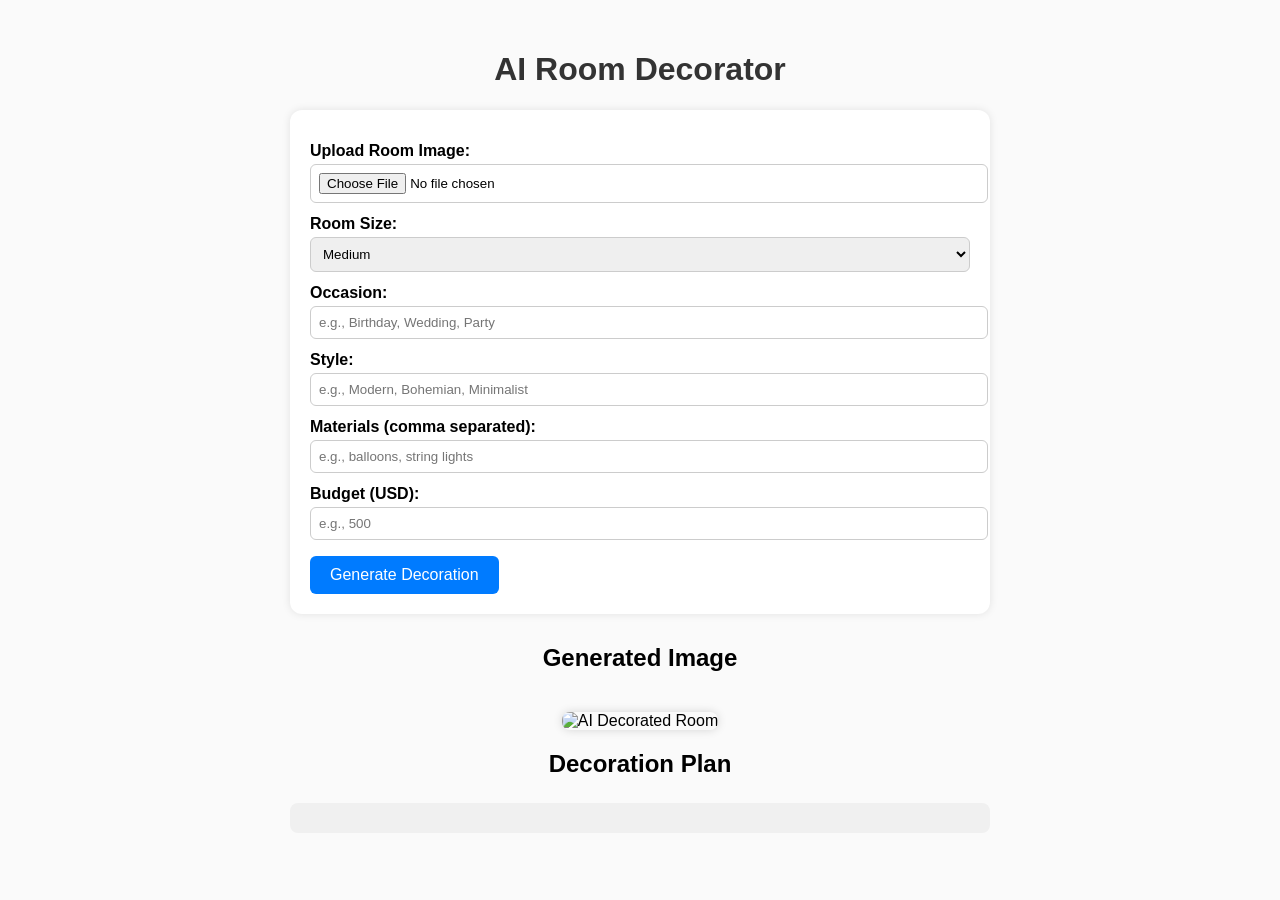
==== index.html @ b13513ef "stuff" ====
<!DOCTYPE html>
<html lang="en">
<head>
  <meta charset="UTF-8" />
  <meta name="viewport" content="width=device-width, initial-scale=1.0" />
  <title>AI Room Decorator Test</title>
  <style>
    body {
      font-family: Arial, sans-serif;
      background: #fafafa;
      padding: 30px;
      max-width: 700px;
      margin: auto;
    }
    h1 {
      text-align: center;
      color: #333;
    }
    form {
      background: white;
      padding: 20px;
      border-radius: 12px;
      box-shadow: 0 0 8px rgba(0,0,0,0.1);
      margin-bottom: 30px;
    }
    label {
      font-weight: bold;
      display: block;
      margin-top: 12px;
    }
    input, select {
      margin-top: 4px;
      padding: 8px;
      width: 100%;
      border: 1px solid #ccc;
      border-radius: 6px;
    }
    button {
      margin-top: 16px;
      padding: 10px 20px;
      border: none;
      border-radius: 6px;
      background-color: #007bff;
      color: white;
      font-size: 16px;
      cursor: pointer;
    }
    button:hover {
      background-color: #0056b3;
    }
    #output {
      text-align: center;
    }
    #result {
      max-width: 100%;
      margin-top: 20px;
      border-radius: 8px;
      box-shadow: 0 0 10px rgba(0,0,0,0.15);
    }
    #plan {
      margin-top: 25px;
      white-space: pre-wrap;
      text-align: left;
      font-family: 'Courier New', monospace;
      background: #f0f0f0;
      padding: 15px;
      border-radius: 8px;
    }
  </style>
</head>
<body>
  <h1>AI Room Decorator</h1>

  <form id="decorateForm">
    <label>Upload Room Image:</label>
    <input type="file" id="image" name="image" accept="image/*" required />

    <label>Room Size:</label>
    <select name="room_size" id="room_size">
      <option value="small">Small</option>
      <option value="medium" selected>Medium</option>
      <option value="large">Large</option>
    </select>

    <label>Occasion:</label>
    <input type="text" id="occasion" name="occasion" placeholder="e.g., Birthday, Wedding, Party" />

    <label>Style:</label>
    <input type="text" id="style" name="style" placeholder="e.g., Modern, Bohemian, Minimalist" />

    <label>Materials (comma separated):</label>
    <input type="text" id="materials" name="materials" placeholder="e.g., balloons, string lights" />

    <label>Budget (USD):</label>
    <input type="number" id="budget" name="budget" placeholder="e.g., 500" />

    <button type="submit">Generate Decoration</button>
  </form>

  <div id="output">
    <h2>Generated Image</h2>
    <img id="result" src="" alt="AI Decorated Room" />
    <h2>Decoration Plan</h2>
    <pre id="plan"></pre>
  </div>

  <script>
    document.getElementById("decorateForm").addEventListener("submit", async (e) => {
      e.preventDefault();

      const formData = new FormData();
      const imageFile = document.getElementById("image").files[0];
      if (!imageFile) return alert("Please upload an image first.");

      const materials = document.getElementById("materials").value
        .split(",")
        .map((m) => m.trim())
        .filter((m) => m);

      formData.append("image", imageFile);
      formData.append("room_size", document.getElementById("room_size").value);
      formData.append("occasion", document.getElementById("occasion").value);
      formData.append("style", document.getElementById("style").value);
      formData.append("budget", document.getElementById("budget").value);
      materials.forEach((m) => formData.append("materials[]", m));

      document.getElementById("plan").textContent = "Generating... please wait.";
      document.getElementById("result").src = "";

      try {
        const res = await fetch("http://127.0.0.1:5000/decorate", {
          method: "POST",
          body: formData,
        });

        const data = await res.json();

        if (data.status === "success") {
          document.getElementById("result").src = `data:image/png;base64,${data.image_base64}`;
          document.getElementById("plan").textContent = data.text_plan || "No plan generated.";
        } else {
          document.getElementById("plan").textContent = "❌ " + data.message;
        }
      } catch (err) {
        document.getElementById("plan").textContent = "❌ Error: " + err.message;
      }
    });
  </script>
</body>
</html>
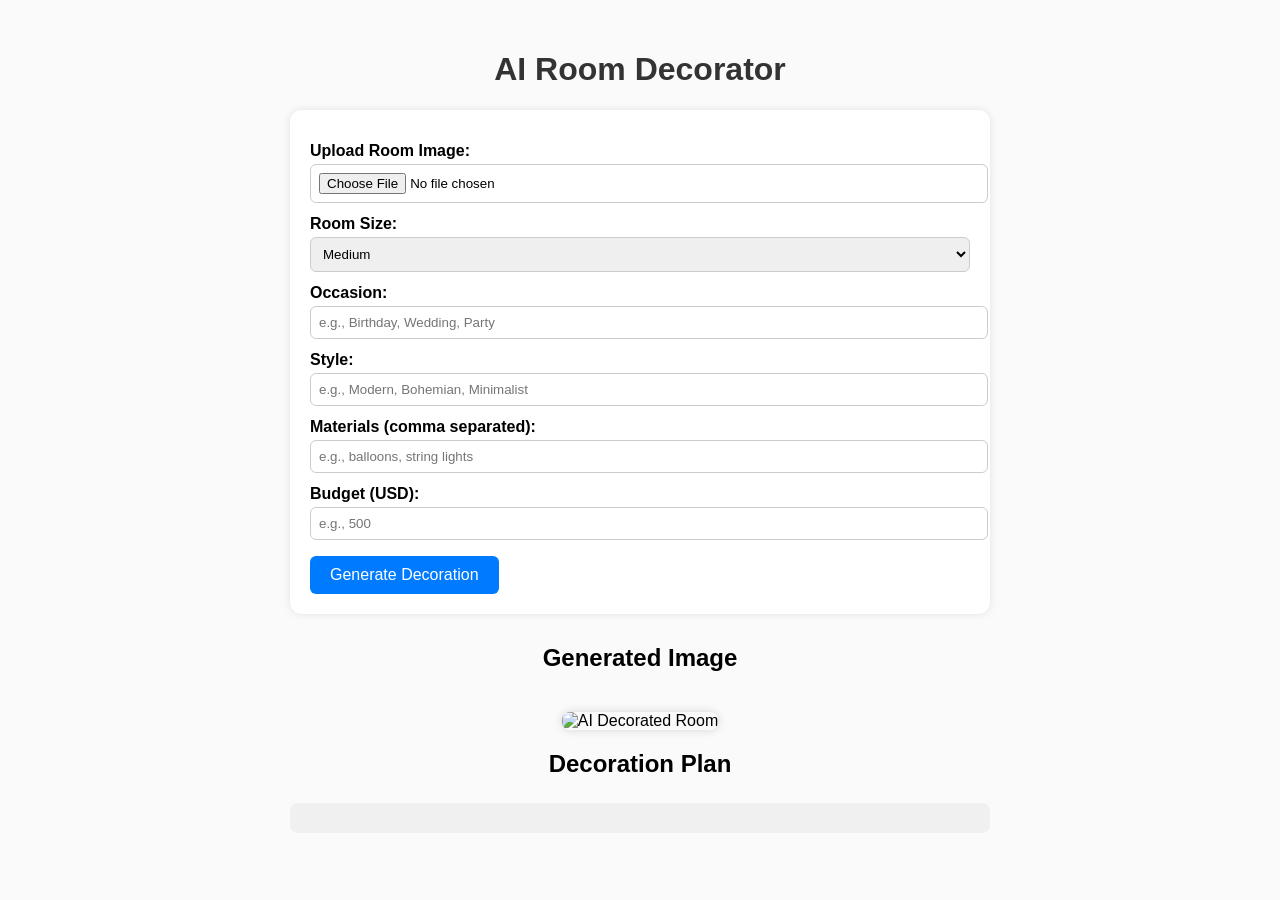
==== commit 17afbcb5: "Add updates to app.py and index.html" ====
--- a/index.html
+++ b/index.html
@@ -3,7 +3,7 @@
 <head>
   <meta charset="UTF-8" />
   <meta name="viewport" content="width=device-width, initial-scale=1.0" />
-  <title>AI Room Decorator Test</title>
+  <title>AI Room Decorator</title>
   <style>
     body {
       font-family: Arial, sans-serif;
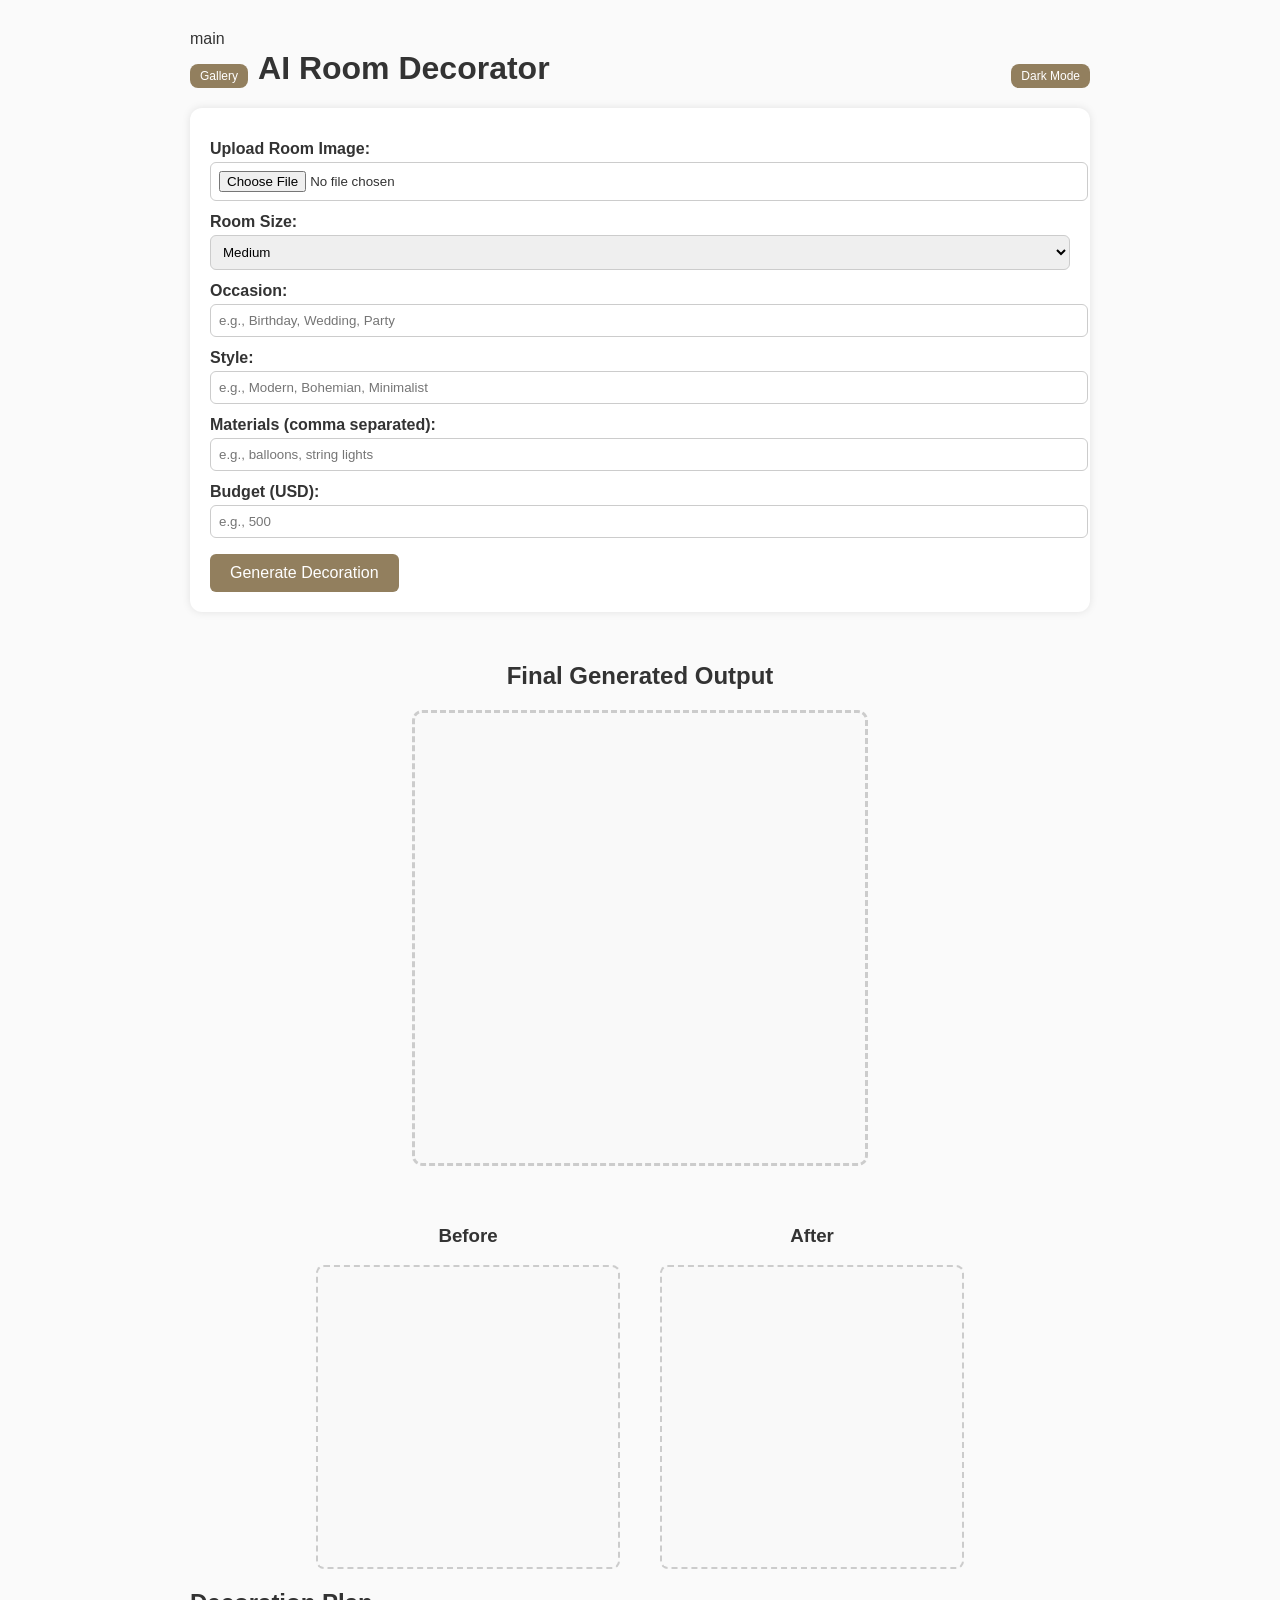
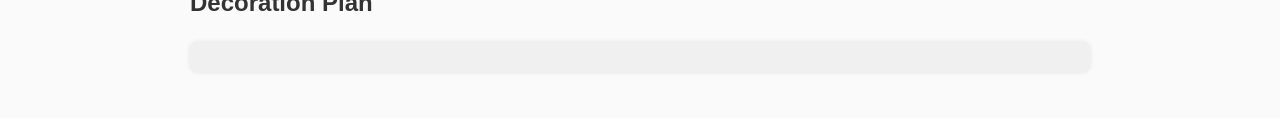
==== commit 5f122621: "Merge branch 'main' into main" ====
--- a/index.html
+++ b/index.html
@@ -1,33 +1,30 @@
 <!DOCTYPE html>
 <html lang="en">
 <head>
+main
   <meta charset="UTF-8" />
   <meta name="viewport" content="width=device-width, initial-scale=1.0" />
-  <title>AI Room Decorator</title>
+  <title>DecorAI</title>
   <style>
     body {
       font-family: Arial, sans-serif;
       background: #fafafa;
+      color: #333;
       padding: 30px;
-      max-width: 700px;
+      max-width: 900px;
       margin: auto;
-    }
-    h1 {
-      text-align: center;
-      color: #333;
-    }
+      transition: background 0.3s, color 0.3s;
+    }
+    h1 { margin: 0; }
     form {
       background: white;
       padding: 20px;
       border-radius: 12px;
       box-shadow: 0 0 8px rgba(0,0,0,0.1);
       margin-bottom: 30px;
-    }
-    label {
-      font-weight: bold;
-      display: block;
-      margin-top: 12px;
-    }
+      transition: background 0.3s, color 0.3s;
+    }
+    label { font-weight: bold; display: block; margin-top: 12px; }
     input, select {
       margin-top: 4px;
       padding: 8px;
@@ -40,23 +37,82 @@
       padding: 10px 20px;
       border: none;
       border-radius: 6px;
-      background-color: #007bff;
+      background-color: #927f5e;
       color: white;
       font-size: 16px;
       cursor: pointer;
-    }
-    button:hover {
-      background-color: #0056b3;
-    }
-    #output {
-      text-align: center;
-    }
-    #result {
+      transition: background 0.3s;
+    }
+    button:hover { background-color: #927f5e; }
+
+    /* Layout containers */
+    #results {
+      display: flex;
+      flex-direction: column;
+      align-items: center;
+      gap: 40px;
+      margin-top: 30px;
+    }
+    #topOutput { text-align: center; }
+
+    .large-box {
+      width: 450px;
+      height: 450px;
+      border: 3px dashed #ccc;
+      border-radius: 10px;
+      display: flex;
+      align-items: center;
+      justify-content: center;
+      background-color: #f9f9f9;
+      position: relative;
+      overflow: hidden;
+    }
+
+    .comparison {
+      display: flex;
+      justify-content: center;
+      gap: 40px;
+    }
+    .image-box {
+      width: 300px;
+      height: 300px;
+      border: 2px dashed #ccc;
+      border-radius: 8px;
+      display: flex;
+      align-items: center;
+      justify-content: center;
+      position: relative;
+      background-color: #f9f9f9;
+      overflow: hidden;
+    }
+
+    /* Spinner */
+    .spinner {
+      border: 6px solid #f3f3f3;
+      border-top: 6px solid #d0bb91;
+      border-radius: 50%;
+      width: 50px;
+      height: 50px;
+      animation: spin 1s linear infinite;
+      position: absolute;
+    }
+    @keyframes spin { 0% { transform: rotate(0deg); } 100% { transform: rotate(360deg); } }
+
+    /* Image styling */
+    img {
       max-width: 100%;
-      margin-top: 20px;
+      max-height: 100%;
       border-radius: 8px;
-      box-shadow: 0 0 10px rgba(0,0,0,0.15);
-    }
+      object-fit: contain;
+      opacity: 0;
+      animation: fadeIn 0.8s ease forwards;
+    }
+    @keyframes fadeIn {
+      from { opacity: 0; transform: scale(0.97); }
+      to { opacity: 1; transform: scale(1); }
+    }
+
+    /* Plan box */
     #plan {
       margin-top: 25px;
       white-space: pre-wrap;
@@ -65,11 +121,79 @@
       background: #f0f0f0;
       padding: 15px;
       border-radius: 8px;
+      box-shadow: 0 0 5px rgba(0,0,0,0.1);
+      transition: background 0.3s, color 0.3s;
+    }
+
+    /* Header */
+    .header {
+      display: flex;
+      align-items: center;
+      justify-content: space-between;
+      gap: 10px;
+      margin-bottom: 20px;
+    }
+    .header-left { display: flex; align-items: center; gap: 10px; }
+    .header button { padding: 5px 10px; font-size: 12px; border-radius: 8px; }
+
+    /* Dark mode */
+    body.dark-mode { background: #121212; color: #f0f0f0; }
+    body.dark-mode form { background: #1e1e1e; color: #f0f0f0; }
+    body.dark-mode #plan { background: #1e1e1e; color: #f0f0f0; }
+    body.dark-mode #galleryContent { background: #1e1e1e; }
+
+    /* Gallery Modal */
+    #galleryModal {
+      display: none;
+      position: fixed;
+      z-index: 1000;
+      left: 0; top: 0;
+      width: 100%; height: 100%;
+      background: rgba(0,0,0,0.6);
+      justify-content: center;
+      align-items: center;
+    }
+    #galleryContent {
+      background: #fff;
+      padding: 20px;
+      border-radius: 12px;
+      max-width: 90%;
+      max-height: 80%;
+      overflow-y: auto;
+      display: flex;
+      flex-wrap: wrap;
+      justify-content: center;
+      gap: 10px;
+      transition: background 0.3s;
+    }
+    #galleryContent img {
+      width: 120px;
+      border-radius: 8px;
+      box-shadow: 0 0 5px rgba(0,0,0,0.2);
+      cursor: pointer;
+    }
+    #closeGallery {
+      position: absolute;
+      top: 20px;
+      right: 30px;
+      background: rgb(180, 46, 9);
+      color: white;
+      border: none;
+      font-size: 18px;
+      padding: 5px 10px;
+      cursor: pointer;
+      border-radius: 6px;
     }
   </style>
 </head>
 <body>
-  <h1>AI Room Decorator</h1>
+  <div class="header">
+    <div class="header-left">
+      <button id="toggleGallery">Gallery</button>
+      <h1>AI Room Decorator</h1>
+    </div>
+    <button id="darkModeToggle">Dark Mode</button>
+  </div>
 
   <form id="decorateForm">
     <label>Upload Room Image:</label>
@@ -97,54 +221,219 @@
     <button type="submit">Generate Decoration</button>
   </form>
 
-  <div id="output">
-    <h2>Generated Image</h2>
-    <img id="result" src="" alt="AI Decorated Room" />
-    <h2>Decoration Plan</h2>
-    <pre id="plan"></pre>
+  <div id="results">
+    <div id="topOutput">
+      <h2>Final Generated Output</h2>
+      <div class="large-box" id="topBox"></div>
+    </div>
+
+    <div class="comparison">
+      <div style="text-align:center;">
+        <h3>Before</h3>
+        <div class="image-box" id="inputBox"></div>
+      </div>
+      <div style="text-align:center;">
+        <h3>After</h3>
+        <div class="image-box" id="outputBox"></div>
+      </div>
+    </div>
   </div>
 
+  <h2>Decoration Plan</h2>
+  <pre id="plan"></pre>
+
+  <!-- Gallery Modal -->
+  <div id="galleryModal">
+    <button id="closeGallery">X</button>
+    <div id="galleryContent"></div>
+  </div>
+
   <script>
-    document.getElementById("decorateForm").addEventListener("submit", async (e) => {
+    const decorateForm = document.getElementById("decorateForm");
+    const inputBox = document.getElementById("inputBox");
+    const outputBox = document.getElementById("outputBox");
+    const topBox = document.getElementById("topBox");
+    const planBox = document.getElementById("plan");
+
+    const galleryModal = document.getElementById("galleryModal");
+    const galleryContent = document.getElementById("galleryContent");
+    const toggleGallery = document.getElementById("toggleGallery");
+    const closeGallery = document.getElementById("closeGallery");
+    const darkModeToggle = document.getElementById("darkModeToggle");
+
+    let savedImages = JSON.parse(localStorage.getItem("decorAI_images") || "[]");
+
+    function renderGallery() {
+      galleryContent.innerHTML = "";
+      if (savedImages.length === 0) {
+        const p = document.createElement("p");
+        p.textContent = "No images yet.";
+        p.style.fontStyle = "italic";
+        p.style.color = "#666";
+        galleryContent.appendChild(p);
+      } else {
+        savedImages.forEach((src) => {
+          const img = document.createElement("img");
+          img.src = src;
+          img.onclick = () => {
+            topBox.innerHTML = `<img src='${src}'>`;
+            outputBox.innerHTML = `<img src='${src}'>`;
+            galleryModal.style.display = "none";
+          };
+          galleryContent.appendChild(img);
+        });
+      }
+    }
+
+    toggleGallery.addEventListener("click", () => {
+      renderGallery();
+      galleryModal.style.display = "flex";
+    });
+    closeGallery.addEventListener("click", () => {
+      galleryModal.style.display = "none";
+    });
+    darkModeToggle.addEventListener("click", () => {
+      document.body.classList.toggle("dark-mode");
+    });
+
+    decorateForm.addEventListener("submit", async (e) => {
       e.preventDefault();
 
-      const formData = new FormData();
       const imageFile = document.getElementById("image").files[0];
       if (!imageFile) return alert("Please upload an image first.");
 
-      const materials = document.getElementById("materials").value
-        .split(",")
-        .map((m) => m.trim())
-        .filter((m) => m);
-
+      [inputBox, outputBox, topBox].forEach((box) => box.innerHTML = '<div class="spinner"></div>');
+      planBox.textContent = "Generating... please wait.";
+
+      const reader = new FileReader();
+      reader.onload = (e) => { inputBox.innerHTML = `<img src="${e.target.result}">`; };
+      reader.readAsDataURL(imageFile);
+
+      const formData = new FormData();
       formData.append("image", imageFile);
       formData.append("room_size", document.getElementById("room_size").value);
       formData.append("occasion", document.getElementById("occasion").value);
       formData.append("style", document.getElementById("style").value);
       formData.append("budget", document.getElementById("budget").value);
-      materials.forEach((m) => formData.append("materials[]", m));
-
-      document.getElementById("plan").textContent = "Generating... please wait.";
-      document.getElementById("result").src = "";
+      const materials = document.getElementById("materials").value.split(",").map(m => m.trim()).filter(m => m);
+      materials.forEach(m => formData.append("materials[]", m));
 
       try {
-        const res = await fetch("http://127.0.0.1:5000/decorate", {
-          method: "POST",
-          body: formData,
-        });
-
+        const res = await fetch("http://127.0.0.1:5000/decorate", { method: "POST", body: formData });
         const data = await res.json();
-
         if (data.status === "success") {
-          document.getElementById("result").src = `data:image/png;base64,${data.image_base64}`;
-          document.getElementById("plan").textContent = data.text_plan || "No plan generated.";
+          const imgSrc = `data:image/png;base64,${data.image_base64}`;
+          outputBox.innerHTML = `<img src="${imgSrc}">`;
+          topBox.innerHTML = `<img src="${imgSrc}">`;
+          planBox.textContent = data.text_plan || "No plan generated.";
+          savedImages.push(imgSrc);
+          localStorage.setItem("decorAI_images", JSON.stringify(savedImages));
         } else {
-          document.getElementById("plan").textContent = "❌ " + data.message;
+          [outputBox, topBox].forEach((box) => box.innerHTML = "");
+          planBox.textContent = "❌ " + data.message;
         }
       } catch (err) {
-        document.getElementById("plan").textContent = "❌ Error: " + err.message;
+        [outputBox, topBox].forEach((box) => box.innerHTML = "");
+        planBox.textContent = "❌ Error: " + err.message;
       }
+      
+<meta charset="UTF-8">
+<meta name="viewport" content="width=device-width, initial-scale=1.0">
+<title>DecorAI Home</title>
+<style>
+  body {
+    font-family: Arial, sans-serif;
+    background: #fafafa;
+    color: #333;
+    display: flex;
+    flex-direction: column;
+    justify-content: center;
+    align-items: center;
+    height: 100vh;
+    margin: 0;
+    text-align: center;
+    transition: background 0.3s, color 0.3s;
+  }
+  h1 { font-size: 3rem; margin-bottom: 20px; }
+  p { font-size: 1.2rem; margin-bottom: 30px; max-width: 500px; }
+  button {
+    padding: 15px 30px;
+    font-size: 18px;
+    border: none;
+    border-radius: 8px;
+    background-color: #007bff;
+    color: white;
+    cursor: pointer;
+    transition: background 0.3s;
+    margin: 5px;
+  }
+  button:hover { background-color: #0056b3; }
+  body.dark-mode { background: #121212; color: #f0f0f0; }
+  body.dark-mode button { background-color: #1e88e5; color: #fff; }
+</style>
+</head>
+<body>
+
+<h1>Welcome to DecorAI</h1>
+<p>DecorAI lets you transform your room photos into beautifully decorated spaces using AI. Upload a photo, select your style, and get a detailed decoration plan instantly!</p>
+
+<div>
+  <button id="startBtn">Go to Room Decorator</button>
+  <button id="darkModeToggle">Dark Mode</button>
+</div>
+
+<script>
+document.getElementById('startBtn').addEventListener('click', () => {
+  window.location.href = 'decorator.html';
+const decorateForm = document.getElementById('decorateForm');
+const resultImg = document.getElementById('result');
+const planEl = document.getElementById('plan');
+
+const galleryModal = document.getElementById('galleryModal');
+const galleryContent = document.getElementById('galleryContent');
+const toggleGallery = document.getElementById('toggleGallery');
+const closeGallery = document.getElementById('closeGallery');
+const darkModeToggle = document.getElementById('darkModeToggle');
+
+let savedImages = JSON.parse(localStorage.getItem('decorAI_images') || '[]');
+
+function renderGallery() {
+  galleryContent.innerHTML = '';
+  if(savedImages.length === 0){
+    const p = document.createElement('p');
+    p.textContent = "No images yet.";
+    p.style.fontStyle = 'italic';
+    p.style.color = '#666';
+    galleryContent.appendChild(p);
+  } else {
+    savedImages.forEach(src => {
+      const img = document.createElement('img');
+      img.src = src;
+      img.onclick = () => {
+        resultImg.src = src;
+        galleryModal.style.display = 'none';
+      };
+      galleryContent.appendChild(img);
+main
     });
-  </script>
+  }
+}
+
+// Open gallery modal
+toggleGallery.addEventListener('click', () => {
+  renderGallery();
+  galleryModal.style.display = 'flex';
+});
+
+// Close modal
+closeGallery.addEventListener('click', () => {
+  galleryModal.style.display = 'none';
+});
+
+document.getElementById('darkModeToggle').addEventListener('click', () => {
+  document.body.classList.toggle('dark-mode');
+});
+</script>
+
 </body>
 </html>
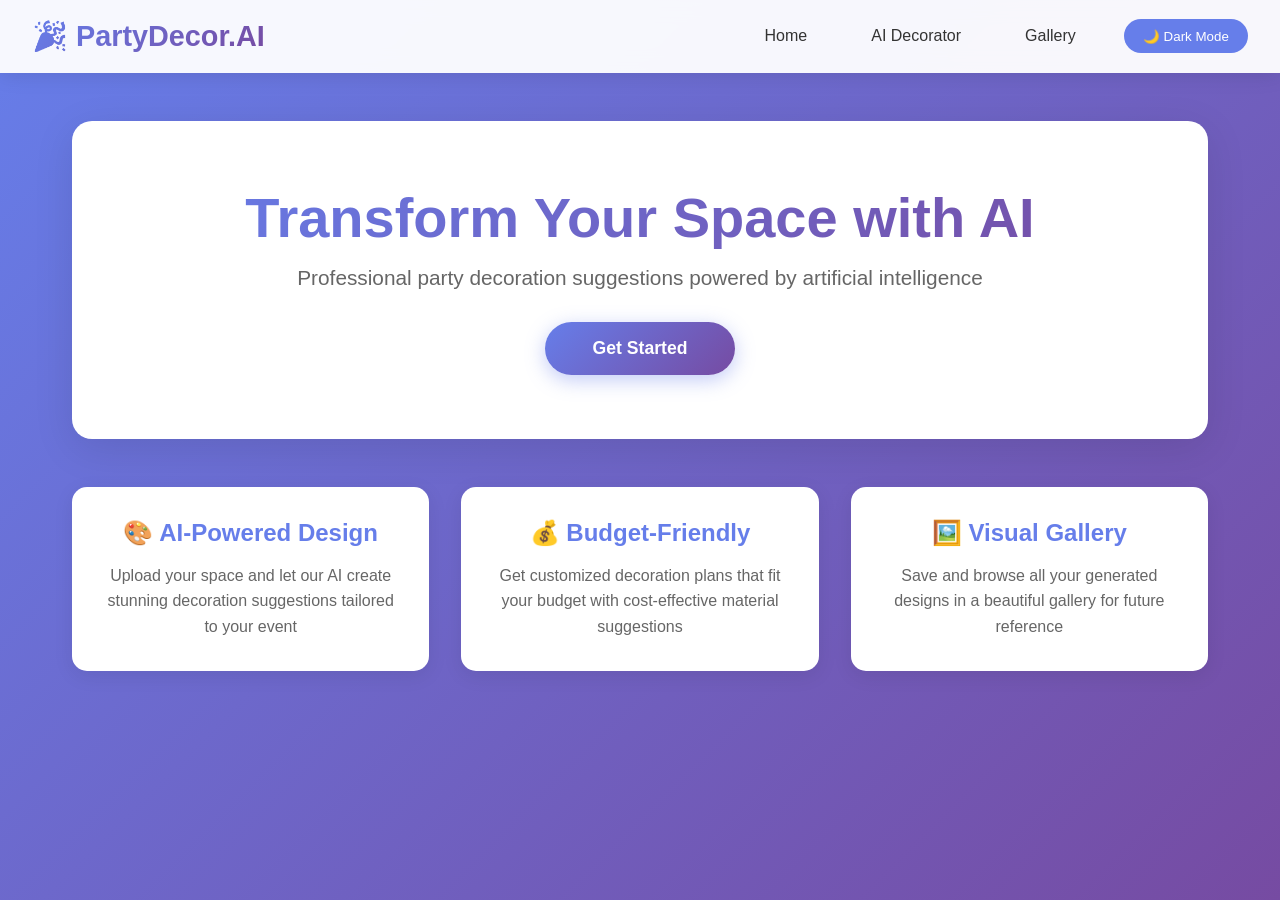
==== commit 515ef8b7: "it works now!" ====
--- a/index.html
+++ b/index.html
@@ -1,439 +1,698 @@
 <!DOCTYPE html>
 <html lang="en">
 <head>
-main
   <meta charset="UTF-8" />
   <meta name="viewport" content="width=device-width, initial-scale=1.0" />
-  <title>DecorAI</title>
+  <title>PartyDecor.AI</title>
   <style>
+    * {
+      margin: 0;
+      padding: 0;
+      box-sizing: border-box;
+    }
+
     body {
-      font-family: Arial, sans-serif;
-      background: #fafafa;
+      font-family: 'Segoe UI', Tahoma, Geneva, Verdana, sans-serif;
+      background: linear-gradient(135deg, #667eea 0%, #764ba2 100%);
       color: #333;
-      padding: 30px;
-      max-width: 900px;
-      margin: auto;
-      transition: background 0.3s, color 0.3s;
-    }
-    h1 { margin: 0; }
-    form {
+      min-height: 100vh;
+      transition: background 0.3s;
+    }
+
+    body.dark-mode {
+      background: linear-gradient(135deg, #1a1a2e 0%, #16213e 100%);
+      color: #f0f0f0;
+    }
+
+    /* Navigation */
+    nav {
+      background: rgba(255, 255, 255, 0.95);
+      backdrop-filter: blur(10px);
+      padding: 1.2rem 2rem;
+      box-shadow: 0 2px 20px rgba(0, 0, 0, 0.1);
+      position: sticky;
+      top: 0;
+      z-index: 100;
+      display: flex;
+      justify-content: space-between;
+      align-items: center;
+    }
+
+    body.dark-mode nav {
+      background: rgba(30, 30, 30, 0.95);
+    }
+
+    .logo {
+      font-size: 1.8rem;
+      font-weight: bold;
+      background: linear-gradient(135deg, #667eea 0%, #764ba2 100%);
+      -webkit-background-clip: text;
+      -webkit-text-fill-color: transparent;
+      background-clip: text;
+    }
+
+    .nav-links {
+      display: flex;
+      gap: 2rem;
+      align-items: center;
+    }
+
+    .nav-links a {
+      color: #333;
+      text-decoration: none;
+      font-weight: 500;
+      transition: all 0.3s;
+      padding: 0.5rem 1rem;
+      border-radius: 8px;
+    }
+
+    body.dark-mode .nav-links a {
+      color: #f0f0f0;
+    }
+
+    .nav-links a:hover {
+      background: rgba(102, 126, 234, 0.1);
+      transform: translateY(-2px);
+    }
+
+    .dark-toggle {
+      background: #667eea;
+      color: white;
+      border: none;
+      padding: 0.6rem 1.2rem;
+      border-radius: 20px;
+      cursor: pointer;
+      font-weight: 500;
+      transition: all 0.3s;
+    }
+
+    .dark-toggle:hover {
+      background: #764ba2;
+      transform: scale(1.05);
+    }
+
+    /* Container */
+    .container {
+      max-width: 1200px;
+      margin: 0 auto;
+      padding: 3rem 2rem;
+    }
+
+    /* Pages */
+    .page {
+      display: none;
+    }
+
+    .page.active {
+      display: block;
+      animation: fadeIn 0.5s ease;
+    }
+
+    @keyframes fadeIn {
+      from { opacity: 0; transform: translateY(20px); }
+      to { opacity: 1; transform: translateY(0); }
+    }
+
+    /* Home Page */
+    .hero {
+      text-align: center;
+      padding: 4rem 2rem;
       background: white;
-      padding: 20px;
-      border-radius: 12px;
-      box-shadow: 0 0 8px rgba(0,0,0,0.1);
-      margin-bottom: 30px;
-      transition: background 0.3s, color 0.3s;
-    }
-    label { font-weight: bold; display: block; margin-top: 12px; }
-    input, select {
-      margin-top: 4px;
-      padding: 8px;
-      width: 100%;
-      border: 1px solid #ccc;
-      border-radius: 6px;
-    }
-    button {
-      margin-top: 16px;
-      padding: 10px 20px;
+      border-radius: 20px;
+      box-shadow: 0 10px 40px rgba(0, 0, 0, 0.1);
+      margin-bottom: 3rem;
+    }
+
+    body.dark-mode .hero {
+      background: rgba(30, 30, 30, 0.8);
+    }
+
+    .hero h1 {
+      font-size: 3.5rem;
+      margin-bottom: 1rem;
+      background: linear-gradient(135deg, #667eea 0%, #764ba2 100%);
+      -webkit-background-clip: text;
+      -webkit-text-fill-color: transparent;
+      background-clip: text;
+    }
+
+    .hero p {
+      font-size: 1.3rem;
+      color: #666;
+      margin-bottom: 2rem;
+    }
+
+    body.dark-mode .hero p {
+      color: #aaa;
+    }
+
+    .cta-button {
+      background: linear-gradient(135deg, #667eea 0%, #764ba2 100%);
+      color: white;
       border: none;
-      border-radius: 6px;
-      background-color: #927f5e;
-      color: white;
-      font-size: 16px;
+      padding: 1rem 3rem;
+      font-size: 1.1rem;
+      border-radius: 50px;
       cursor: pointer;
-      transition: background 0.3s;
-    }
-    button:hover { background-color: #927f5e; }
-
-    /* Layout containers */
-    #results {
+      font-weight: 600;
+      transition: all 0.3s;
+      box-shadow: 0 5px 20px rgba(102, 126, 234, 0.4);
+    }
+
+    .cta-button:hover {
+      transform: translateY(-3px);
+      box-shadow: 0 8px 30px rgba(102, 126, 234, 0.6);
+    }
+
+    .features {
+      display: grid;
+      grid-template-columns: repeat(auto-fit, minmax(300px, 1fr));
+      gap: 2rem;
+      margin-top: 3rem;
+    }
+
+    .feature-card {
+      background: white;
+      padding: 2rem;
+      border-radius: 15px;
+      box-shadow: 0 5px 20px rgba(0, 0, 0, 0.08);
+      transition: all 0.3s;
+      text-align: center;
+    }
+
+    body.dark-mode .feature-card {
+      background: rgba(30, 30, 30, 0.8);
+    }
+
+    .feature-card:hover {
+      transform: translateY(-5px);
+      box-shadow: 0 10px 30px rgba(102, 126, 234, 0.2);
+    }
+
+    .feature-card h3 {
+      color: #667eea;
+      font-size: 1.5rem;
+      margin-bottom: 1rem;
+    }
+
+    .feature-card p {
+      color: #666;
+      line-height: 1.6;
+    }
+
+    body.dark-mode .feature-card p {
+      color: #aaa;
+    }
+
+    /* Decorator Page */
+    .decorator-content {
+      background: white;
+      padding: 3rem;
+      border-radius: 20px;
+      box-shadow: 0 10px 40px rgba(0, 0, 0, 0.1);
+    }
+
+    body.dark-mode .decorator-content {
+      background: rgba(30, 30, 30, 0.8);
+    }
+
+    .form-grid {
+      display: grid;
+      grid-template-columns: repeat(auto-fit, minmax(250px, 1fr));
+      gap: 1.5rem;
+      margin-bottom: 2rem;
+    }
+
+    .form-group {
       display: flex;
       flex-direction: column;
-      align-items: center;
-      gap: 40px;
-      margin-top: 30px;
-    }
-    #topOutput { text-align: center; }
-
-    .large-box {
-      width: 450px;
-      height: 450px;
-      border: 3px dashed #ccc;
+    }
+
+    label {
+      font-weight: 600;
+      margin-bottom: 0.5rem;
+      color: #667eea;
+    }
+
+    input, select {
+      padding: 0.8rem;
+      border: 2px solid #e0e0e0;
       border-radius: 10px;
+      font-size: 1rem;
+      transition: all 0.3s;
+    }
+
+    body.dark-mode input,
+    body.dark-mode select {
+      background: rgba(50, 50, 50, 0.8);
+      border-color: #444;
+      color: #f0f0f0;
+    }
+
+    input:focus, select:focus {
+      outline: none;
+      border-color: #667eea;
+      box-shadow: 0 0 0 3px rgba(102, 126, 234, 0.1);
+    }
+
+    .upload-area {
+      border: 3px dashed #667eea;
+      border-radius: 15px;
+      padding: 3rem;
+      text-align: center;
+      margin-bottom: 2rem;
+      cursor: pointer;
+      transition: all 0.3s;
+    }
+
+    .upload-area:hover {
+      background: rgba(102, 126, 234, 0.05);
+    }
+
+    .upload-area.dragover {
+      background: rgba(102, 126, 234, 0.1);
+      border-color: #764ba2;
+    }
+
+    .submit-btn {
+      width: 100%;
+      background: linear-gradient(135deg, #667eea 0%, #764ba2 100%);
+      color: white;
+      border: none;
+      padding: 1.2rem;
+      font-size: 1.1rem;
+      border-radius: 10px;
+      cursor: pointer;
+      font-weight: 600;
+      transition: all 0.3s;
+    }
+
+    .submit-btn:hover {
+      transform: translateY(-2px);
+      box-shadow: 0 5px 20px rgba(102, 126, 234, 0.4);
+    }
+
+    .submit-btn:disabled {
+      opacity: 0.6;
+      cursor: not-allowed;
+    }
+
+    /* Results */
+    .results-section {
+      margin-top: 3rem;
+    }
+
+    .results-grid {
+      display: grid;
+      grid-template-columns: repeat(auto-fit, minmax(350px, 1fr));
+      gap: 2rem;
+      margin-top: 2rem;
+    }
+
+    .result-card {
+      background: #f9f9f9;
+      padding: 1.5rem;
+      border-radius: 15px;
+      box-shadow: 0 5px 15px rgba(0, 0, 0, 0.08);
+    }
+
+    body.dark-mode .result-card {
+      background: rgba(50, 50, 50, 0.5);
+    }
+
+    .result-card h3 {
+      margin-bottom: 1rem;
+      color: #667eea;
+    }
+
+    .image-container {
+      width: 100%;
+      height: 300px;
+      border-radius: 10px;
+      overflow: hidden;
+      background: #f0f0f0;
       display: flex;
       align-items: center;
       justify-content: center;
-      background-color: #f9f9f9;
-      position: relative;
+    }
+
+    body.dark-mode .image-container {
+      background: rgba(50, 50, 50, 0.8);
+    }
+
+    .image-container img {
+      width: 100%;
+      height: 100%;
+      object-fit: cover;
+    }
+
+    .plan-box {
+      background: #f9f9f9;
+      padding: 2rem;
+      border-radius: 15px;
+      margin-top: 2rem;
+      white-space: pre-wrap;
+      font-family: 'Courier New', monospace;
+      line-height: 1.8;
+    }
+
+    body.dark-mode .plan-box {
+      background: rgba(50, 50, 50, 0.5);
+    }
+
+    /* Gallery Page */
+    .gallery-grid {
+      display: grid;
+      grid-template-columns: repeat(auto-fill, minmax(250px, 1fr));
+      gap: 2rem;
+      margin-top: 2rem;
+    }
+
+    .gallery-item {
+      background: white;
+      border-radius: 15px;
       overflow: hidden;
-    }
-
-    .comparison {
-      display: flex;
-      justify-content: center;
-      gap: 40px;
-    }
-    .image-box {
-      width: 300px;
-      height: 300px;
-      border: 2px dashed #ccc;
-      border-radius: 8px;
-      display: flex;
-      align-items: center;
-      justify-content: center;
-      position: relative;
-      background-color: #f9f9f9;
-      overflow: hidden;
+      box-shadow: 0 5px 20px rgba(0, 0, 0, 0.08);
+      transition: all 0.3s;
+      cursor: pointer;
+    }
+
+    body.dark-mode .gallery-item {
+      background: rgba(30, 30, 30, 0.8);
+    }
+
+    .gallery-item:hover {
+      transform: translateY(-5px);
+      box-shadow: 0 10px 30px rgba(102, 126, 234, 0.3);
+    }
+
+    .gallery-item img {
+      width: 100%;
+      height: 250px;
+      object-fit: cover;
+    }
+
+    .empty-gallery {
+      text-align: center;
+      padding: 4rem;
+      color: #666;
+    }
+
+    body.dark-mode .empty-gallery {
+      color: #aaa;
     }
 
     /* Spinner */
     .spinner {
-      border: 6px solid #f3f3f3;
-      border-top: 6px solid #d0bb91;
+      border: 4px solid rgba(102, 126, 234, 0.1);
+      border-top: 4px solid #667eea;
       border-radius: 50%;
       width: 50px;
       height: 50px;
       animation: spin 1s linear infinite;
-      position: absolute;
-    }
-    @keyframes spin { 0% { transform: rotate(0deg); } 100% { transform: rotate(360deg); } }
-
-    /* Image styling */
-    img {
-      max-width: 100%;
-      max-height: 100%;
-      border-radius: 8px;
-      object-fit: contain;
-      opacity: 0;
-      animation: fadeIn 0.8s ease forwards;
-    }
-    @keyframes fadeIn {
-      from { opacity: 0; transform: scale(0.97); }
-      to { opacity: 1; transform: scale(1); }
-    }
-
-    /* Plan box */
-    #plan {
-      margin-top: 25px;
-      white-space: pre-wrap;
-      text-align: left;
-      font-family: 'Courier New', monospace;
-      background: #f0f0f0;
-      padding: 15px;
-      border-radius: 8px;
-      box-shadow: 0 0 5px rgba(0,0,0,0.1);
-      transition: background 0.3s, color 0.3s;
-    }
-
-    /* Header */
-    .header {
-      display: flex;
-      align-items: center;
-      justify-content: space-between;
-      gap: 10px;
-      margin-bottom: 20px;
-    }
-    .header-left { display: flex; align-items: center; gap: 10px; }
-    .header button { padding: 5px 10px; font-size: 12px; border-radius: 8px; }
-
-    /* Dark mode */
-    body.dark-mode { background: #121212; color: #f0f0f0; }
-    body.dark-mode form { background: #1e1e1e; color: #f0f0f0; }
-    body.dark-mode #plan { background: #1e1e1e; color: #f0f0f0; }
-    body.dark-mode #galleryContent { background: #1e1e1e; }
-
-    /* Gallery Modal */
-    #galleryModal {
-      display: none;
-      position: fixed;
-      z-index: 1000;
-      left: 0; top: 0;
-      width: 100%; height: 100%;
-      background: rgba(0,0,0,0.6);
-      justify-content: center;
-      align-items: center;
-    }
-    #galleryContent {
-      background: #fff;
-      padding: 20px;
-      border-radius: 12px;
-      max-width: 90%;
-      max-height: 80%;
-      overflow-y: auto;
-      display: flex;
-      flex-wrap: wrap;
-      justify-content: center;
-      gap: 10px;
-      transition: background 0.3s;
-    }
-    #galleryContent img {
-      width: 120px;
-      border-radius: 8px;
-      box-shadow: 0 0 5px rgba(0,0,0,0.2);
-      cursor: pointer;
-    }
-    #closeGallery {
-      position: absolute;
-      top: 20px;
-      right: 30px;
-      background: rgb(180, 46, 9);
-      color: white;
-      border: none;
-      font-size: 18px;
-      padding: 5px 10px;
-      cursor: pointer;
-      border-radius: 6px;
+      margin: 2rem auto;
+    }
+
+    @keyframes spin {
+      0% { transform: rotate(0deg); }
+      100% { transform: rotate(360deg); }
+    }
+
+    @media (max-width: 768px) {
+      .hero h1 {
+        font-size: 2.5rem;
+      }
+
+      .nav-links {
+        gap: 1rem;
+      }
+
+      .results-grid,
+      .gallery-grid {
+        grid-template-columns: 1fr;
+      }
     }
   </style>
 </head>
 <body>
-  <div class="header">
-    <div class="header-left">
-      <button id="toggleGallery">Gallery</button>
-      <h1>AI Room Decorator</h1>
+  <nav>
+    <div class="logo">🎉 PartyDecor.AI</div>
+    <div class="nav-links">
+      <a href="#" data-page="home">Home</a>
+      <a href="#" data-page="decorator">AI Decorator</a>
+      <a href="#" data-page="gallery">Gallery</a>
+      <button class="dark-toggle" id="darkToggle">🌙 Dark Mode</button>
     </div>
-    <button id="darkModeToggle">Dark Mode</button>
-  </div>
-
-  <form id="decorateForm">
-    <label>Upload Room Image:</label>
-    <input type="file" id="image" name="image" accept="image/*" required />
-
-    <label>Room Size:</label>
-    <select name="room_size" id="room_size">
-      <option value="small">Small</option>
-      <option value="medium" selected>Medium</option>
-      <option value="large">Large</option>
-    </select>
-
-    <label>Occasion:</label>
-    <input type="text" id="occasion" name="occasion" placeholder="e.g., Birthday, Wedding, Party" />
-
-    <label>Style:</label>
-    <input type="text" id="style" name="style" placeholder="e.g., Modern, Bohemian, Minimalist" />
-
-    <label>Materials (comma separated):</label>
-    <input type="text" id="materials" name="materials" placeholder="e.g., balloons, string lights" />
-
-    <label>Budget (USD):</label>
-    <input type="number" id="budget" name="budget" placeholder="e.g., 500" />
-
-    <button type="submit">Generate Decoration</button>
-  </form>
-
-  <div id="results">
-    <div id="topOutput">
-      <h2>Final Generated Output</h2>
-      <div class="large-box" id="topBox"></div>
+  </nav>
+
+  <div class="container">
+    <!-- Home Page -->
+    <div class="page active" id="home">
+      <div class="hero">
+        <h1>Transform Your Space with AI</h1>
+        <p>Professional party decoration suggestions powered by artificial intelligence</p>
+        <button class="cta-button" onclick="showPage('decorator')">Get Started</button>
+      </div>
+
+      <div class="features">
+        <div class="feature-card">
+          <h3>🎨 AI-Powered Design</h3>
+          <p>Upload your space and let our AI create stunning decoration suggestions tailored to your event</p>
+        </div>
+        <div class="feature-card">
+          <h3>💰 Budget-Friendly</h3>
+          <p>Get customized decoration plans that fit your budget with cost-effective material suggestions</p>
+        </div>
+        <div class="feature-card">
+          <h3>🖼️ Visual Gallery</h3>
+          <p>Save and browse all your generated designs in a beautiful gallery for future reference</p>
+        </div>
+      </div>
     </div>
 
-    <div class="comparison">
-      <div style="text-align:center;">
-        <h3>Before</h3>
-        <div class="image-box" id="inputBox"></div>
+    <!-- Decorator Page -->
+    <div class="page" id="decorator">
+      <div class="decorator-content">
+        <h2 style="margin-bottom: 2rem; color: #667eea;">AI Room Decorator</h2>
+        
+        <div class="upload-area" id="uploadArea">
+          <p style="font-size: 1.2rem; margin-bottom: 1rem;">📸 Upload Your Room Image</p>
+          <p style="color: #666;">Click or drag and drop an image here</p>
+          <input type="file" id="imageInput" accept="image/*" style="display: none;" />
+        </div>
+
+        <div id="previewArea" style="display: none; margin-bottom: 2rem;">
+          <img id="previewImage" style="max-width: 100%; border-radius: 10px;" />
+        </div>
+
+        <div class="form-grid">
+          <div class="form-group">
+            <label>Room Size</label>
+            <select id="roomSize">
+              <option value="small">Small</option>
+              <option value="medium" selected>Medium</option>
+              <option value="large">Large</option>
+            </select>
+          </div>
+
+          <div class="form-group">
+            <label>Occasion</label>
+            <input type="text" id="occasion" placeholder="e.g., Birthday, Wedding" />
+          </div>
+
+          <div class="form-group">
+            <label>Style</label>
+            <input type="text" id="style" placeholder="e.g., Modern, Bohemian" />
+          </div>
+
+          <div class="form-group">
+            <label>Budget (USD)</label>
+            <input type="number" id="budget" placeholder="e.g., 500" />
+          </div>
+        </div>
+
+        <div class="form-group" style="margin-bottom: 2rem;">
+          <label>Materials (comma separated)</label>
+          <input type="text" id="materials" placeholder="e.g., balloons, string lights, flowers" />
+        </div>
+
+        <button class="submit-btn" id="generateBtn">Generate Decoration ✨</button>
+
+        <div class="results-section" id="resultsSection" style="display: none;">
+          <h2 style="color: #667eea; margin-bottom: 1rem;">Your Decorated Space</h2>
+          
+          <div class="results-grid">
+            <div class="result-card">
+              <h3>Before</h3>
+              <div class="image-container" id="beforeImage"></div>
+            </div>
+            <div class="result-card">
+              <h3>After</h3>
+              <div class="image-container" id="afterImage"></div>
+            </div>
+          </div>
+
+          <div class="plan-box" id="decorationPlan"></div>
+        </div>
       </div>
-      <div style="text-align:center;">
-        <h3>After</h3>
-        <div class="image-box" id="outputBox"></div>
+    </div>
+
+    <!-- Gallery Page -->
+    <div class="page" id="gallery">
+      <div style="background: white; padding: 3rem; border-radius: 20px; box-shadow: 0 10px 40px rgba(0, 0, 0, 0.1);">
+        <h2 style="margin-bottom: 2rem; color: #667eea;">Your Design Gallery</h2>
+        <div class="gallery-grid" id="galleryGrid"></div>
       </div>
     </div>
   </div>
 
-  <h2>Decoration Plan</h2>
-  <pre id="plan"></pre>
-
-  <!-- Gallery Modal -->
-  <div id="galleryModal">
-    <button id="closeGallery">X</button>
-    <div id="galleryContent"></div>
-  </div>
-
   <script>
-    const decorateForm = document.getElementById("decorateForm");
-    const inputBox = document.getElementById("inputBox");
-    const outputBox = document.getElementById("outputBox");
-    const topBox = document.getElementById("topBox");
-    const planBox = document.getElementById("plan");
-
-    const galleryModal = document.getElementById("galleryModal");
-    const galleryContent = document.getElementById("galleryContent");
-    const toggleGallery = document.getElementById("toggleGallery");
-    const closeGallery = document.getElementById("closeGallery");
-    const darkModeToggle = document.getElementById("darkModeToggle");
-
-    let savedImages = JSON.parse(localStorage.getItem("decorAI_images") || "[]");
-
-    function renderGallery() {
-      galleryContent.innerHTML = "";
-      if (savedImages.length === 0) {
-        const p = document.createElement("p");
-        p.textContent = "No images yet.";
-        p.style.fontStyle = "italic";
-        p.style.color = "#666";
-        galleryContent.appendChild(p);
-      } else {
-        savedImages.forEach((src) => {
-          const img = document.createElement("img");
-          img.src = src;
-          img.onclick = () => {
-            topBox.innerHTML = `<img src='${src}'>`;
-            outputBox.innerHTML = `<img src='${src}'>`;
-            galleryModal.style.display = "none";
-          };
-          galleryContent.appendChild(img);
-        });
+    // Variables
+    let currentImage = null;
+    const API_URL = "http://127.0.0.1:5000/decorate"; // adjust to your backend
+
+    // Dark mode toggle
+    const darkToggle = document.getElementById('darkToggle');
+    darkToggle.addEventListener('click', () => {
+      document.body.classList.toggle('dark-mode');
+      darkToggle.textContent = document.body.classList.contains('dark-mode') ? '☀️ Light Mode' : '🌙 Dark Mode';
+    });
+
+    // Navigation
+    function showPage(pageName) {
+      document.querySelectorAll('.page').forEach(p => p.classList.remove('active'));
+      document.getElementById(pageName).classList.add('active');
+      if (pageName === 'gallery') loadGallery();
+    }
+
+    document.querySelectorAll('[data-page]').forEach(link => {
+      link.addEventListener('click', e => {
+        e.preventDefault();
+        showPage(e.target.dataset.page);
+      });
+    });
+
+    // Image upload handling
+    const uploadArea = document.getElementById('uploadArea');
+    const imageInput = document.getElementById('imageInput');
+    const previewArea = document.getElementById('previewArea');
+    const previewImage = document.getElementById('previewImage');
+
+    uploadArea.addEventListener('click', () => imageInput.click());
+    uploadArea.addEventListener('dragover', e => { e.preventDefault(); uploadArea.classList.add('dragover'); });
+    uploadArea.addEventListener('dragleave', () => uploadArea.classList.remove('dragover'));
+    uploadArea.addEventListener('drop', e => {
+      e.preventDefault();
+      uploadArea.classList.remove('dragover');
+      const file = e.dataTransfer.files[0];
+      if (file && file.type.startsWith('image/')) handleImageUpload(file);
+    });
+    imageInput.addEventListener('change', e => {
+      const file = e.target.files[0];
+      if (file) handleImageUpload(file);
+    });
+
+    function handleImageUpload(file) {
+      currentImage = file;
+      const reader = new FileReader();
+      reader.onload = e => {
+        previewImage.src = e.target.result;
+        previewArea.style.display = 'block';
+      };
+      reader.readAsDataURL(file);
+    }
+
+    // Generate decoration
+    document.getElementById('generateBtn').addEventListener('click', async () => {
+      if (!currentImage) {
+        alert('Please upload an image first!');
+        return;
       }
-    }
-
-    toggleGallery.addEventListener("click", () => {
-      renderGallery();
-      galleryModal.style.display = "flex";
+
+      const generateBtn = document.getElementById('generateBtn');
+      const resultsSection = document.getElementById('resultsSection');
+      const beforeImage = document.getElementById('beforeImage');
+      const afterImage = document.getElementById('afterImage');
+      const decorationPlan = document.getElementById('decorationPlan');
+
+      generateBtn.disabled = true;
+      generateBtn.textContent = 'Generating...';
+      resultsSection.style.display = 'block';
+      beforeImage.innerHTML = '<div class="spinner"></div>';
+      afterImage.innerHTML = '<div class="spinner"></div>';
+      decorationPlan.textContent = 'Generating your decoration plan...';
+
+      // Show before image
+      const reader = new FileReader();
+      reader.onload = e => beforeImage.innerHTML = `<img src="${e.target.result}" />`;
+      reader.readAsDataURL(currentImage);
+
+      const formData = new FormData();
+      formData.append('image', currentImage);
+      formData.append('room_size', document.getElementById('roomSize').value);
+      formData.append('occasion', document.getElementById('occasion').value);
+      formData.append('style', document.getElementById('style').value);
+      formData.append('budget', document.getElementById('budget').value);
+
+      const materials = document.getElementById('materials').value.split(',').map(m => m.trim()).filter(m => m);
+      materials.forEach(m => formData.append('materials[]', m));
+
+      try {
+        const response = await fetch(API_URL, { method: 'POST', body: formData });
+        const data = await response.json();
+
+        if (data.status === 'success') {
+          const imgSrc = `data:image/png;base64,${data.image_base64}`;
+          afterImage.innerHTML = `<img src="${imgSrc}" />`;
+          decorationPlan.textContent = data.text_plan || 'No plan generated.';
+
+          // Save only the plan text to localStorage (avoid images)
+          const saved = JSON.parse(localStorage.getItem('partydecor_gallery') || '[]');
+          saved.push({ plan: data.text_plan, timestamp: new Date().toISOString() });
+          localStorage.setItem('partydecor_gallery', JSON.stringify(saved));
+        } else {
+          afterImage.innerHTML = '<p style="color: red;">❌ Generation failed</p>';
+          decorationPlan.textContent = data.message;
+        }
+      } catch (error) {
+        afterImage.innerHTML = '<p style="color: red;">❌ Error occurred</p>';
+        decorationPlan.textContent = error.message;
+      } finally {
+        generateBtn.disabled = false;
+        generateBtn.textContent = 'Generate Decoration ✨';
+      }
     });
-    closeGallery.addEventListener("click", () => {
-      galleryModal.style.display = "none";
-    });
-    darkModeToggle.addEventListener("click", () => {
-      document.body.classList.toggle("dark-mode");
-    });
-
-    decorateForm.addEventListener("submit", async (e) => {
-      e.preventDefault();
-
-      const imageFile = document.getElementById("image").files[0];
-      if (!imageFile) return alert("Please upload an image first.");
-
-      [inputBox, outputBox, topBox].forEach((box) => box.innerHTML = '<div class="spinner"></div>');
-      planBox.textContent = "Generating... please wait.";
-
-      const reader = new FileReader();
-      reader.onload = (e) => { inputBox.innerHTML = `<img src="${e.target.result}">`; };
-      reader.readAsDataURL(imageFile);
-
-      const formData = new FormData();
-      formData.append("image", imageFile);
-      formData.append("room_size", document.getElementById("room_size").value);
-      formData.append("occasion", document.getElementById("occasion").value);
-      formData.append("style", document.getElementById("style").value);
-      formData.append("budget", document.getElementById("budget").value);
-      const materials = document.getElementById("materials").value.split(",").map(m => m.trim()).filter(m => m);
-      materials.forEach(m => formData.append("materials[]", m));
-
-      try {
-        const res = await fetch("http://127.0.0.1:5000/decorate", { method: "POST", body: formData });
-        const data = await res.json();
-        if (data.status === "success") {
-          const imgSrc = `data:image/png;base64,${data.image_base64}`;
-          outputBox.innerHTML = `<img src="${imgSrc}">`;
-          topBox.innerHTML = `<img src="${imgSrc}">`;
-          planBox.textContent = data.text_plan || "No plan generated.";
-          savedImages.push(imgSrc);
-          localStorage.setItem("decorAI_images", JSON.stringify(savedImages));
-        } else {
-          [outputBox, topBox].forEach((box) => box.innerHTML = "");
-          planBox.textContent = "❌ " + data.message;
-        }
-      } catch (err) {
-        [outputBox, topBox].forEach((box) => box.innerHTML = "");
-        planBox.textContent = "❌ Error: " + err.message;
+
+    // Gallery loader
+    function loadGallery() {
+      const galleryGrid = document.getElementById('galleryGrid');
+      const saved = JSON.parse(localStorage.getItem('partydecor_gallery') || '[]');
+
+      if (saved.length === 0) {
+        galleryGrid.innerHTML = '<div class="empty-gallery"><h3>No designs yet</h3><p>Start creating beautiful party decorations!</p></div>';
+        return;
       }
-      
-<meta charset="UTF-8">
-<meta name="viewport" content="width=device-width, initial-scale=1.0">
-<title>DecorAI Home</title>
-<style>
-  body {
-    font-family: Arial, sans-serif;
-    background: #fafafa;
-    color: #333;
-    display: flex;
-    flex-direction: column;
-    justify-content: center;
-    align-items: center;
-    height: 100vh;
-    margin: 0;
-    text-align: center;
-    transition: background 0.3s, color 0.3s;
-  }
-  h1 { font-size: 3rem; margin-bottom: 20px; }
-  p { font-size: 1.2rem; margin-bottom: 30px; max-width: 500px; }
-  button {
-    padding: 15px 30px;
-    font-size: 18px;
-    border: none;
-    border-radius: 8px;
-    background-color: #007bff;
-    color: white;
-    cursor: pointer;
-    transition: background 0.3s;
-    margin: 5px;
-  }
-  button:hover { background-color: #0056b3; }
-  body.dark-mode { background: #121212; color: #f0f0f0; }
-  body.dark-mode button { background-color: #1e88e5; color: #fff; }
-</style>
-</head>
-<body>
-
-<h1>Welcome to DecorAI</h1>
-<p>DecorAI lets you transform your room photos into beautifully decorated spaces using AI. Upload a photo, select your style, and get a detailed decoration plan instantly!</p>
-
-<div>
-  <button id="startBtn">Go to Room Decorator</button>
-  <button id="darkModeToggle">Dark Mode</button>
-</div>
-
-<script>
-document.getElementById('startBtn').addEventListener('click', () => {
-  window.location.href = 'decorator.html';
-const decorateForm = document.getElementById('decorateForm');
-const resultImg = document.getElementById('result');
-const planEl = document.getElementById('plan');
-
-const galleryModal = document.getElementById('galleryModal');
-const galleryContent = document.getElementById('galleryContent');
-const toggleGallery = document.getElementById('toggleGallery');
-const closeGallery = document.getElementById('closeGallery');
-const darkModeToggle = document.getElementById('darkModeToggle');
-
-let savedImages = JSON.parse(localStorage.getItem('decorAI_images') || '[]');
-
-function renderGallery() {
-  galleryContent.innerHTML = '';
-  if(savedImages.length === 0){
-    const p = document.createElement('p');
-    p.textContent = "No images yet.";
-    p.style.fontStyle = 'italic';
-    p.style.color = '#666';
-    galleryContent.appendChild(p);
-  } else {
-    savedImages.forEach(src => {
-      const img = document.createElement('img');
-      img.src = src;
-      img.onclick = () => {
-        resultImg.src = src;
-        galleryModal.style.display = 'none';
-      };
-      galleryContent.appendChild(img);
-main
-    });
-  }
-}
-
-// Open gallery modal
-toggleGallery.addEventListener('click', () => {
-  renderGallery();
-  galleryModal.style.display = 'flex';
-});
-
-// Close modal
-closeGallery.addEventListener('click', () => {
-  galleryModal.style.display = 'none';
-});
-
-document.getElementById('darkModeToggle').addEventListener('click', () => {
-  document.body.classList.toggle('dark-mode');
-});
-</script>
-
+
+      galleryGrid.innerHTML = saved.map((item, index) => `
+        <div class="gallery-item" onclick='viewGalleryItem(${index})'>
+          <div style="padding: 1rem; background: #f9f9f9; border-radius: 10px;">
+            <h4>Design ${index + 1}</h4>
+            <p>${item.plan.substring(0, 100)}${item.plan.length > 100 ? '...' : ''}</p>
+          </div>
+        </div>
+      `).join('');
+    }
+
+    function viewGalleryItem(index) {
+      const saved = JSON.parse(localStorage.getItem('partydecor_gallery') || '[]');
+      const item = saved[index];
+
+      showPage('decorator');
+      document.getElementById('resultsSection').style.display = 'block';
+      document.getElementById('beforeImage').innerHTML = '<p>Original image not saved</p>';
+      document.getElementById('afterImage').innerHTML = '<p>Generated image not saved</p>';
+      document.getElementById('decorationPlan').textContent = item.plan;
+    }
+  </script>
 </body>
-</html>
+</html>
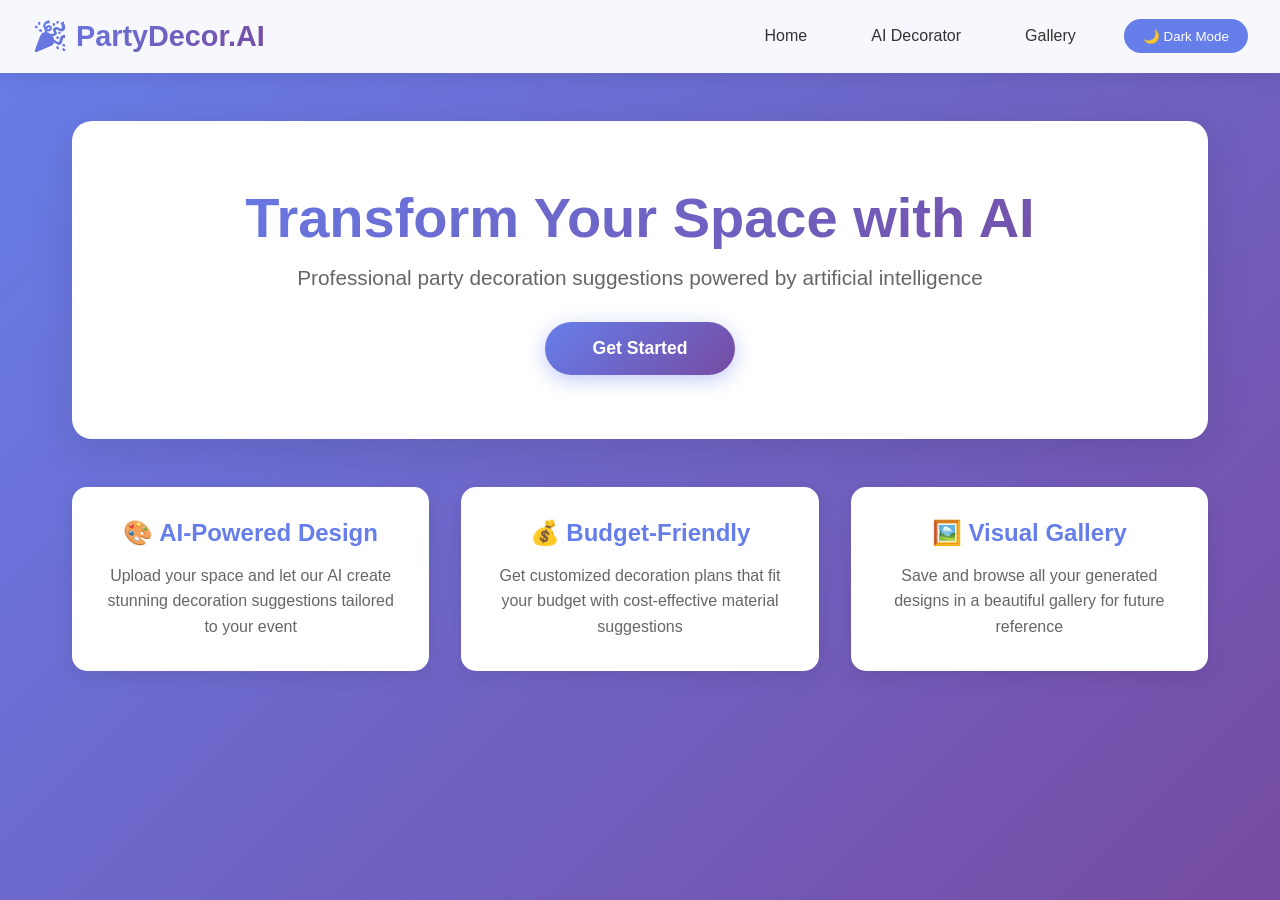
==== commit 60c056d6: "PartyDecor.AI final update" ====
--- a/index.html
+++ b/index.html
@@ -695,4 +695,4 @@
     }
   </script>
 </body>
-</html>+</html>
